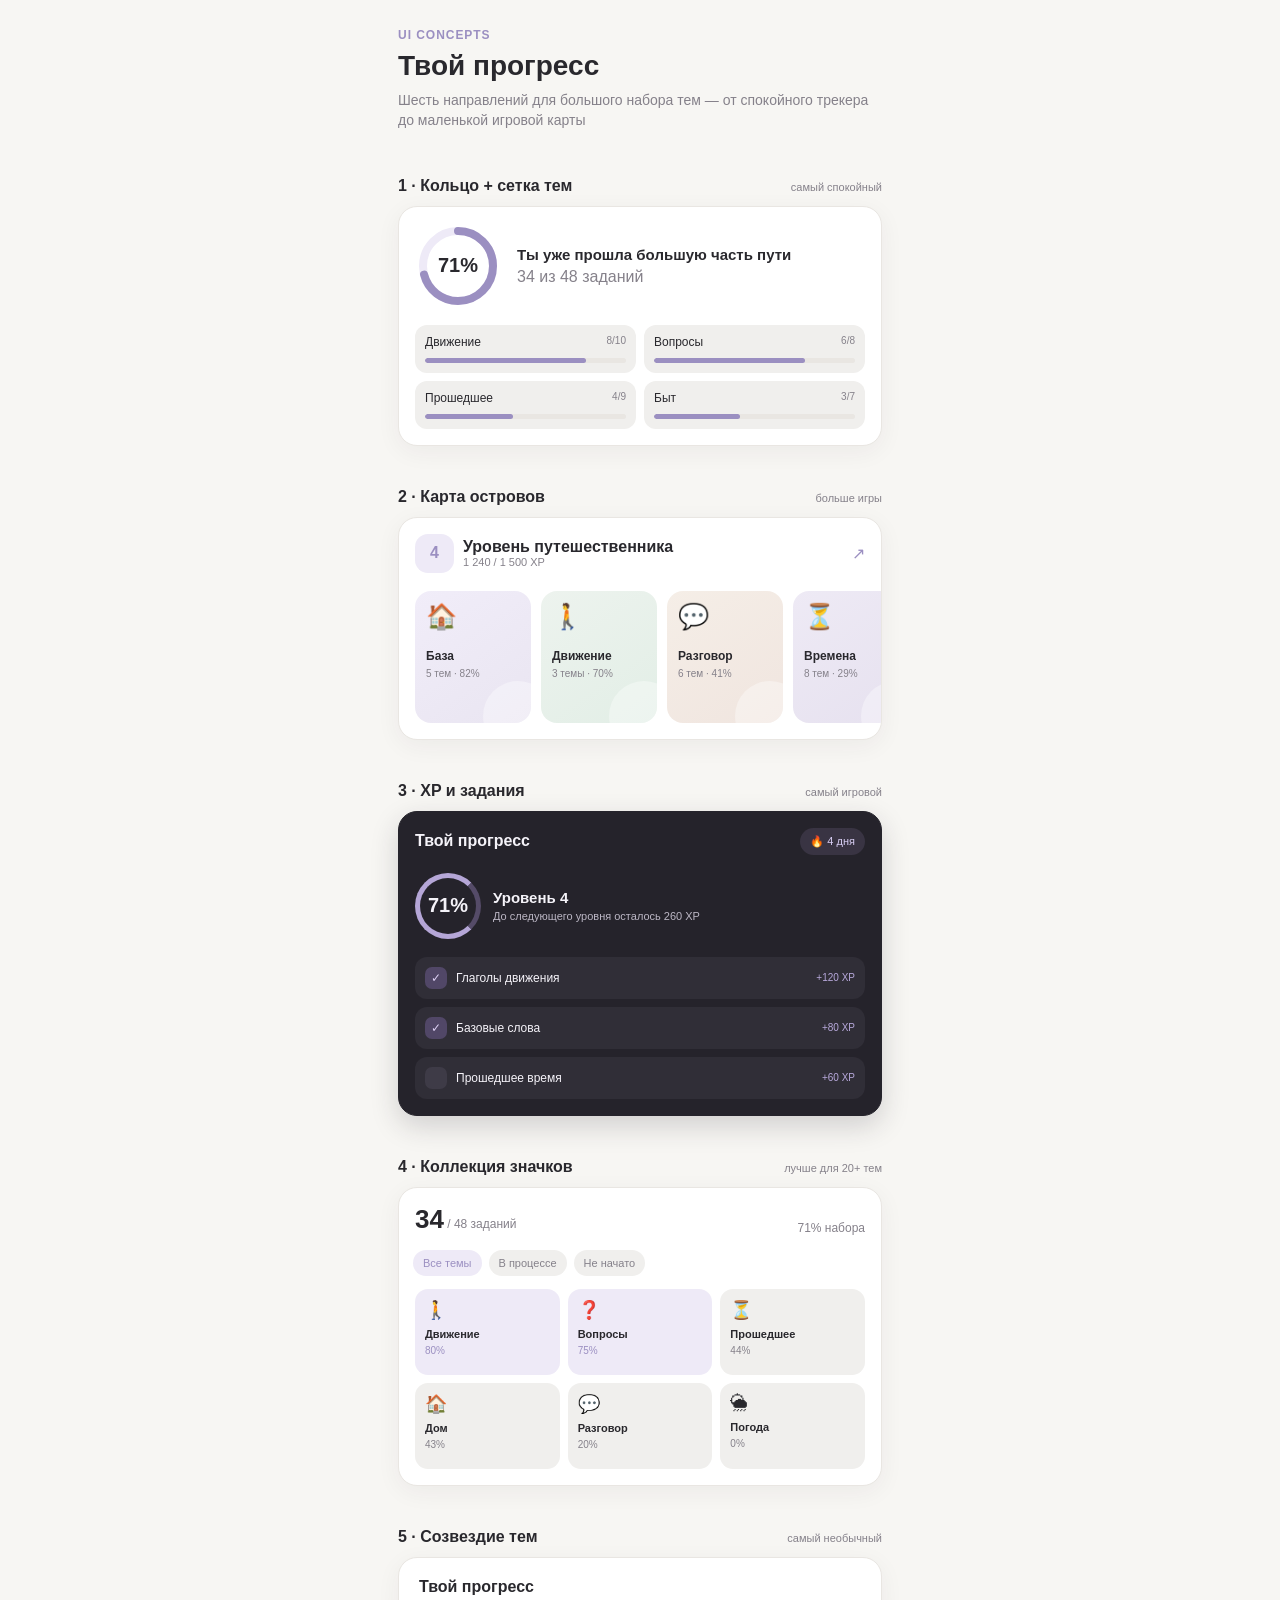
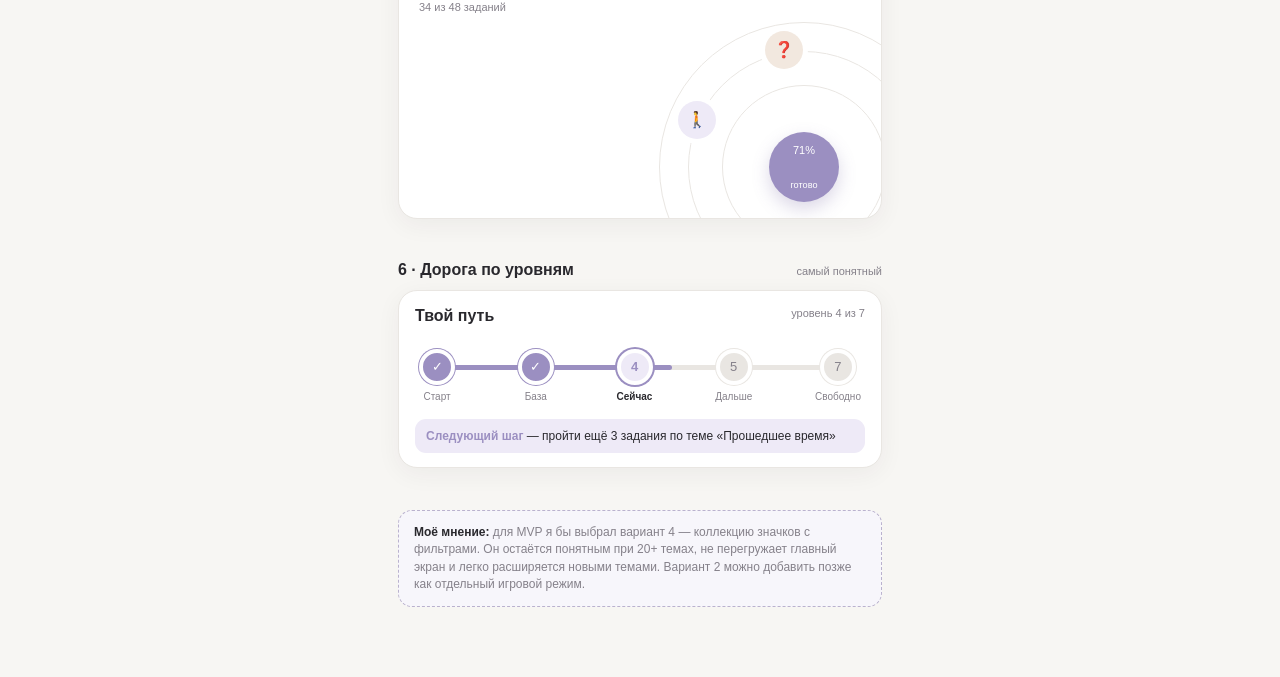
==== progress_widget_concepts.html @ 4522046a "Initial setup" ====
<!doctype html>
<html lang="ru">
<head>
  <meta charset="utf-8">
  <meta name="viewport" content="width=device-width,initial-scale=1,viewport-fit=cover">
  <title>Твой прогресс — концепты</title>
  <style>
    :root{--bg:#f7f6f3;--card:#fff;--text:#29282d;--muted:#85818a;--line:#e9e6e2;--accent:#9b8fc1;--accent2:#eeeaf7;--good:#769b80;--soft:#f0efed;--shadow:0 6px 24px rgba(48,42,58,.055)}
    *{box-sizing:border-box}body{margin:0;background:var(--bg);color:var(--text);font-family:-apple-system,BlinkMacSystemFont,"Segoe UI",Roboto,"Noto Sans Georgian","Noto Sans",sans-serif}
    .page{width:min(100%,520px);margin:auto;padding:0 18px 70px}.top{padding:28px 0 18px}.eyebrow{color:var(--accent);font-size:12px;font-weight:700;letter-spacing:.08em;text-transform:uppercase}.top h1{font-size:28px;line-height:1.15;margin:8px 0}.top p{color:var(--muted);font-size:14px;line-height:1.45;margin:0}.concept{margin:28px 0 42px}.concept-head{display:flex;justify-content:space-between;align-items:baseline;gap:12px;margin-bottom:11px}.concept-head h2{font-size:16px;margin:0}.concept-head span{color:var(--muted);font-size:11px}.widget{padding:16px;border:1px solid var(--line);border-radius:19px;background:var(--card);box-shadow:var(--shadow)}.widget-title{font-weight:650}.muted{color:var(--muted)}.tiny{color:var(--muted);font-size:11px}.accent{color:var(--accent)}
    .overview{display:flex;align-items:center;gap:16px}.ring{width:86px;height:86px;position:relative;display:grid;place-items:center;flex:none}.ring svg{position:absolute;inset:0;transform:rotate(-90deg)}.ring circle{fill:none;stroke-width:8}.ring .track{stroke:var(--accent2)}.ring .fill{stroke:var(--accent);stroke-linecap:round;stroke-dasharray:220;stroke-dashoffset:64}.ring b{font-size:20px}.overview-copy{flex:1}.overview-copy strong{display:block;font-size:15px;margin-bottom:5px}.topic-grid{display:grid;grid-template-columns:1fr 1fr;gap:8px;margin-top:16px}.mini-topic{padding:10px;border-radius:12px;background:var(--soft)}.mini-topic-top{display:flex;justify-content:space-between;gap:8px;font-size:12px}.mini-topic i{display:block;height:5px;margin-top:9px;border-radius:99px;background:var(--line);overflow:hidden}.mini-topic i b{display:block;height:100%;background:var(--accent);border-radius:inherit}.mini-topic em{font-style:normal;color:var(--muted);font-size:10px}

    .map-widget{overflow:hidden}.map-top{display:flex;justify-content:space-between;align-items:center}.level{display:flex;align-items:center;gap:9px}.level-badge{width:39px;height:39px;border-radius:13px;display:grid;place-items:center;background:var(--accent2);color:var(--accent);font-weight:750}.xp{font-size:11px;color:var(--muted)}.xp strong{display:block;color:var(--text);font-size:13px;margin-bottom:3px}.map-scroll{display:flex;gap:10px;overflow:hidden;margin:18px -16px -16px;padding:0 16px 16px}.island{min-width:116px;height:132px;padding:11px;border-radius:16px;background:linear-gradient(145deg,#f1edf9,#e9e5f1);position:relative;overflow:hidden}.island:nth-child(2){background:linear-gradient(145deg,#edf3ee,#e2eee6)}.island:nth-child(3){background:linear-gradient(145deg,#f5eee7,#f0e5df)}.island:nth-child(4){background:linear-gradient(145deg,#eeeaf5,#e6e1ef)}.island-icon{font-size:25px}.island strong{display:block;margin-top:18px;font-size:12px}.island small{color:var(--muted);font-size:10px}.island:after{content:"";position:absolute;width:70px;height:70px;right:-22px;bottom:-28px;border-radius:50%;background:rgba(255,255,255,.35)}

    .quest-widget{background:#25232b;color:#f5f3f9;border-color:#25232b;box-shadow:0 10px 28px rgba(38,33,46,.18)}.quest-widget .muted,.quest-widget .tiny{color:#aaa5b4}.quest-head{display:flex;justify-content:space-between;align-items:center}.streak{padding:7px 10px;border-radius:99px;background:#393443;color:#d8cef4;font-size:11px}.quest-main{display:flex;align-items:center;gap:12px;margin:18px 0}.level-orb{width:66px;height:66px;border:5px solid #b5a6d7;border-right-color:#554b68;border-radius:50%;display:grid;place-items:center;font-size:20px;font-weight:700}.quest-main strong{display:block;font-size:15px}.quest-main span{display:block;margin-top:4px;color:#bcb7c5;font-size:11px}.quest-list{display:grid;gap:8px}.quest{display:flex;align-items:center;gap:9px;padding:10px;border-radius:12px;background:#302e37}.quest-check{width:22px;height:22px;border-radius:7px;display:grid;place-items:center;background:#514767;color:#ddd1f4;font-size:12px}.quest-check.empty{background:#3e3b47;color:transparent}.quest-name{flex:1;font-size:12px}.quest-xp{color:#b8a9dc;font-size:10px}

    .shelf-widget{}.shelf-summary{display:flex;align-items:end;justify-content:space-between;margin-bottom:15px}.shelf-summary strong{font-size:26px}.shelf-summary span{color:var(--muted);font-size:12px}.filter-row{display:flex;gap:7px;overflow:hidden;margin:0 -2px 13px}.filter{border:0;border-radius:99px;padding:7px 10px;background:var(--soft);color:var(--muted);white-space:nowrap;font-size:11px}.filter.active{background:var(--accent2);color:var(--accent)}.shelf{display:grid;grid-template-columns:repeat(3,1fr);gap:8px}.tile{min-height:86px;padding:10px;border-radius:13px;background:var(--soft)}.tile.done{background:var(--accent2)}.tile-icon{font-size:18px}.tile strong{display:block;margin-top:7px;font-size:11px;white-space:nowrap;overflow:hidden;text-overflow:ellipsis}.tile small{color:var(--muted);font-size:10px}.tile.done small{color:var(--accent)}

    .orbit-widget{position:relative;overflow:hidden;min-height:262px}.orbit-copy{position:absolute;z-index:2;top:20px;left:20px}.orbit-copy strong{display:block;font-size:16px}.orbit-copy span{display:block;color:var(--muted);font-size:11px;margin-top:5px}.orbits{position:absolute;width:290px;height:290px;right:-68px;bottom:-94px;border:1px solid var(--line);border-radius:50%}.orbits:before,.orbits:after{content:"";position:absolute;border:1px solid var(--line);border-radius:50%;inset:28px}.orbits:after{inset:62px}.planet{position:absolute;display:grid;place-items:center;width:38px;height:38px;border-radius:50%;background:var(--accent2);color:var(--accent);font-size:16px;box-shadow:0 0 0 5px var(--card)}.planet.one{left:18px;top:78px}.planet.two{right:17px;top:29px;background:#e4efe6;color:var(--good)}.planet.three{left:105px;top:8px;background:#f2e8df;color:#aa8169}.planet.four{right:37px;bottom:18px}.planet.five{left:46px;bottom:18px;background:#e9e5f1}.orbit-center{position:absolute;left:50%;top:50%;transform:translate(-50%,-50%);width:70px;height:70px;border-radius:50%;display:grid;place-items:center;background:var(--accent);color:#fff;text-align:center;font-size:11px;box-shadow:0 7px 17px rgba(117,99,158,.25)}

    .road-widget{padding-bottom:14px}.road-copy{display:flex;justify-content:space-between;align-items:start}.road-copy strong{font-size:16px}.road-copy span{color:var(--muted);font-size:11px}.road{position:relative;display:flex;justify-content:space-between;margin:24px 4px 8px}.road:before{content:"";position:absolute;top:16px;left:14px;right:14px;height:5px;border-radius:99px;background:var(--line)}.road:after{content:"";position:absolute;top:16px;left:14px;width:54%;height:5px;border-radius:99px;background:var(--accent)}.road-stop{position:relative;z-index:1;display:grid;gap:6px;justify-items:center;color:var(--muted);font-size:10px}.stop-dot{width:36px;height:36px;border:4px solid var(--card);border-radius:50%;display:grid;place-items:center;background:var(--line);box-shadow:0 0 0 1px var(--line);color:var(--muted);font-size:13px}.road-stop.done .stop-dot{background:var(--accent);color:#fff;box-shadow:0 0 0 1px var(--accent)}.road-stop.current .stop-dot{background:var(--accent2);color:var(--accent);box-shadow:0 0 0 2px var(--accent)}.road-stop.current{color:var(--text);font-weight:600}.road-note{padding:10px 11px;margin-top:17px;border-radius:11px;background:var(--accent2);font-size:12px}.road-note b{color:var(--accent)}

    .recommendation{padding:13px 15px;border:1px dashed color-mix(in srgb,var(--accent) 60%,var(--line));border-radius:14px;color:var(--muted);font-size:12px;line-height:1.45;background:color-mix(in srgb,var(--accent2) 45%,var(--card))}.recommendation b{color:var(--text)}
  </style>
</head>
<body>
  <main class="page">
    <div class="top"><div class="eyebrow">UI concepts</div><h1>Твой прогресс</h1><p>Шесть направлений для большого набора тем — от спокойного трекера до маленькой игровой карты</p></div>

    <section class="concept"><div class="concept-head"><h2>1 · Кольцо + сетка тем</h2><span>самый спокойный</span></div><div class="widget"><div class="overview"><div class="ring"><svg viewBox="0 0 86 86"><circle class="track" cx="43" cy="43" r="35"/><circle class="fill" cx="43" cy="43" r="35"/></svg><b>71%</b></div><div class="overview-copy"><strong>Ты уже прошла большую часть пути</strong><span class="muted">34 из 48 заданий</span></div></div><div class="topic-grid"><div class="mini-topic"><div class="mini-topic-top"><span>Движение</span><em>8/10</em></div><i><b style="width:80%"></b></i></div><div class="mini-topic"><div class="mini-topic-top"><span>Вопросы</span><em>6/8</em></div><i><b style="width:75%"></b></i></div><div class="mini-topic"><div class="mini-topic-top"><span>Прошедшее</span><em>4/9</em></div><i><b style="width:44%"></b></i></div><div class="mini-topic"><div class="mini-topic-top"><span>Быт</span><em>3/7</em></div><i><b style="width:43%"></b></i></div></div></div></section>

    <section class="concept"><div class="concept-head"><h2>2 · Карта островов</h2><span>больше игры</span></div><div class="widget map-widget"><div class="map-top"><div class="level"><div class="level-badge">4</div><div><strong>Уровень путешественника</strong><div class="xp">1 240 / 1 500 XP</div></div></div><span class="accent">↗</span></div><div class="map-scroll"><div class="island"><div class="island-icon">🏠</div><strong>База</strong><small>5 тем · 82%</small></div><div class="island"><div class="island-icon">🚶</div><strong>Движение</strong><small>3 темы · 70%</small></div><div class="island"><div class="island-icon">💬</div><strong>Разговор</strong><small>6 тем · 41%</small></div><div class="island"><div class="island-icon">⏳</div><strong>Времена</strong><small>8 тем · 29%</small></div></div></div></section>

    <section class="concept"><div class="concept-head"><h2>3 · XP и задания</h2><span>самый игровой</span></div><div class="widget quest-widget"><div class="quest-head"><strong>Твой прогресс</strong><span class="streak">🔥 4 дня</span></div><div class="quest-main"><div class="level-orb">71%</div><div><strong>Уровень 4</strong><span>До следующего уровня осталось 260 XP</span></div></div><div class="quest-list"><div class="quest"><div class="quest-check">✓</div><div class="quest-name">Глаголы движения</div><div class="quest-xp">+120 XP</div></div><div class="quest"><div class="quest-check">✓</div><div class="quest-name">Базовые слова</div><div class="quest-xp">+80 XP</div></div><div class="quest"><div class="quest-check empty">✓</div><div class="quest-name">Прошедшее время</div><div class="quest-xp">+60 XP</div></div></div></div></section>

    <section class="concept"><div class="concept-head"><h2>4 · Коллекция значков</h2><span>лучше для 20+ тем</span></div><div class="widget shelf-widget"><div class="shelf-summary"><div><strong>34</strong><span> / 48 заданий</span></div><span>71% набора</span></div><div class="filter-row"><button class="filter active">Все темы</button><button class="filter">В процессе</button><button class="filter">Не начато</button></div><div class="shelf"><div class="tile done"><div class="tile-icon">🚶</div><strong>Движение</strong><small>80%</small></div><div class="tile done"><div class="tile-icon">❓</div><strong>Вопросы</strong><small>75%</small></div><div class="tile"><div class="tile-icon">⏳</div><strong>Прошедшее</strong><small>44%</small></div><div class="tile"><div class="tile-icon">🏠</div><strong>Дом</strong><small>43%</small></div><div class="tile"><div class="tile-icon">💬</div><strong>Разговор</strong><small>20%</small></div><div class="tile"><div class="tile-icon">🌦</div><strong>Погода</strong><small>0%</small></div></div></div></section>

    <section class="concept"><div class="concept-head"><h2>5 · Созвездие тем</h2><span>самый необычный</span></div><div class="widget orbit-widget"><div class="orbit-copy"><strong>Твой прогресс</strong><span>34 из 48 заданий</span></div><div class="orbits"><div class="planet one">🚶</div><div class="planet two">🏠</div><div class="planet three">❓</div><div class="planet four">💬</div><div class="planet five">⏳</div><div class="orbit-center">71%<br><small>готово</small></div></div></div></section>

    <section class="concept"><div class="concept-head"><h2>6 · Дорога по уровням</h2><span>самый понятный</span></div><div class="widget road-widget"><div class="road-copy"><strong>Твой путь</strong><span>уровень 4 из 7</span></div><div class="road"><div class="road-stop done"><div class="stop-dot">✓</div><span>Старт</span></div><div class="road-stop done"><div class="stop-dot">✓</div><span>База</span></div><div class="road-stop current"><div class="stop-dot">4</div><span>Сейчас</span></div><div class="road-stop"><div class="stop-dot">5</div><span>Дальше</span></div><div class="road-stop"><div class="stop-dot">7</div><span>Свободно</span></div></div><div class="road-note"><b>Следующий шаг</b> — пройти ещё 3 задания по теме «Прошедшее время»</div></div></section>

    <div class="recommendation"><b>Моё мнение:</b> для MVP я бы выбрал вариант 4 — коллекцию значков с фильтрами. Он остаётся понятным при 20+ темах, не перегружает главный экран и легко расширяется новыми темами. Вариант 2 можно добавить позже как отдельный игровой режим.</div>
  </main>
</body>
</html>
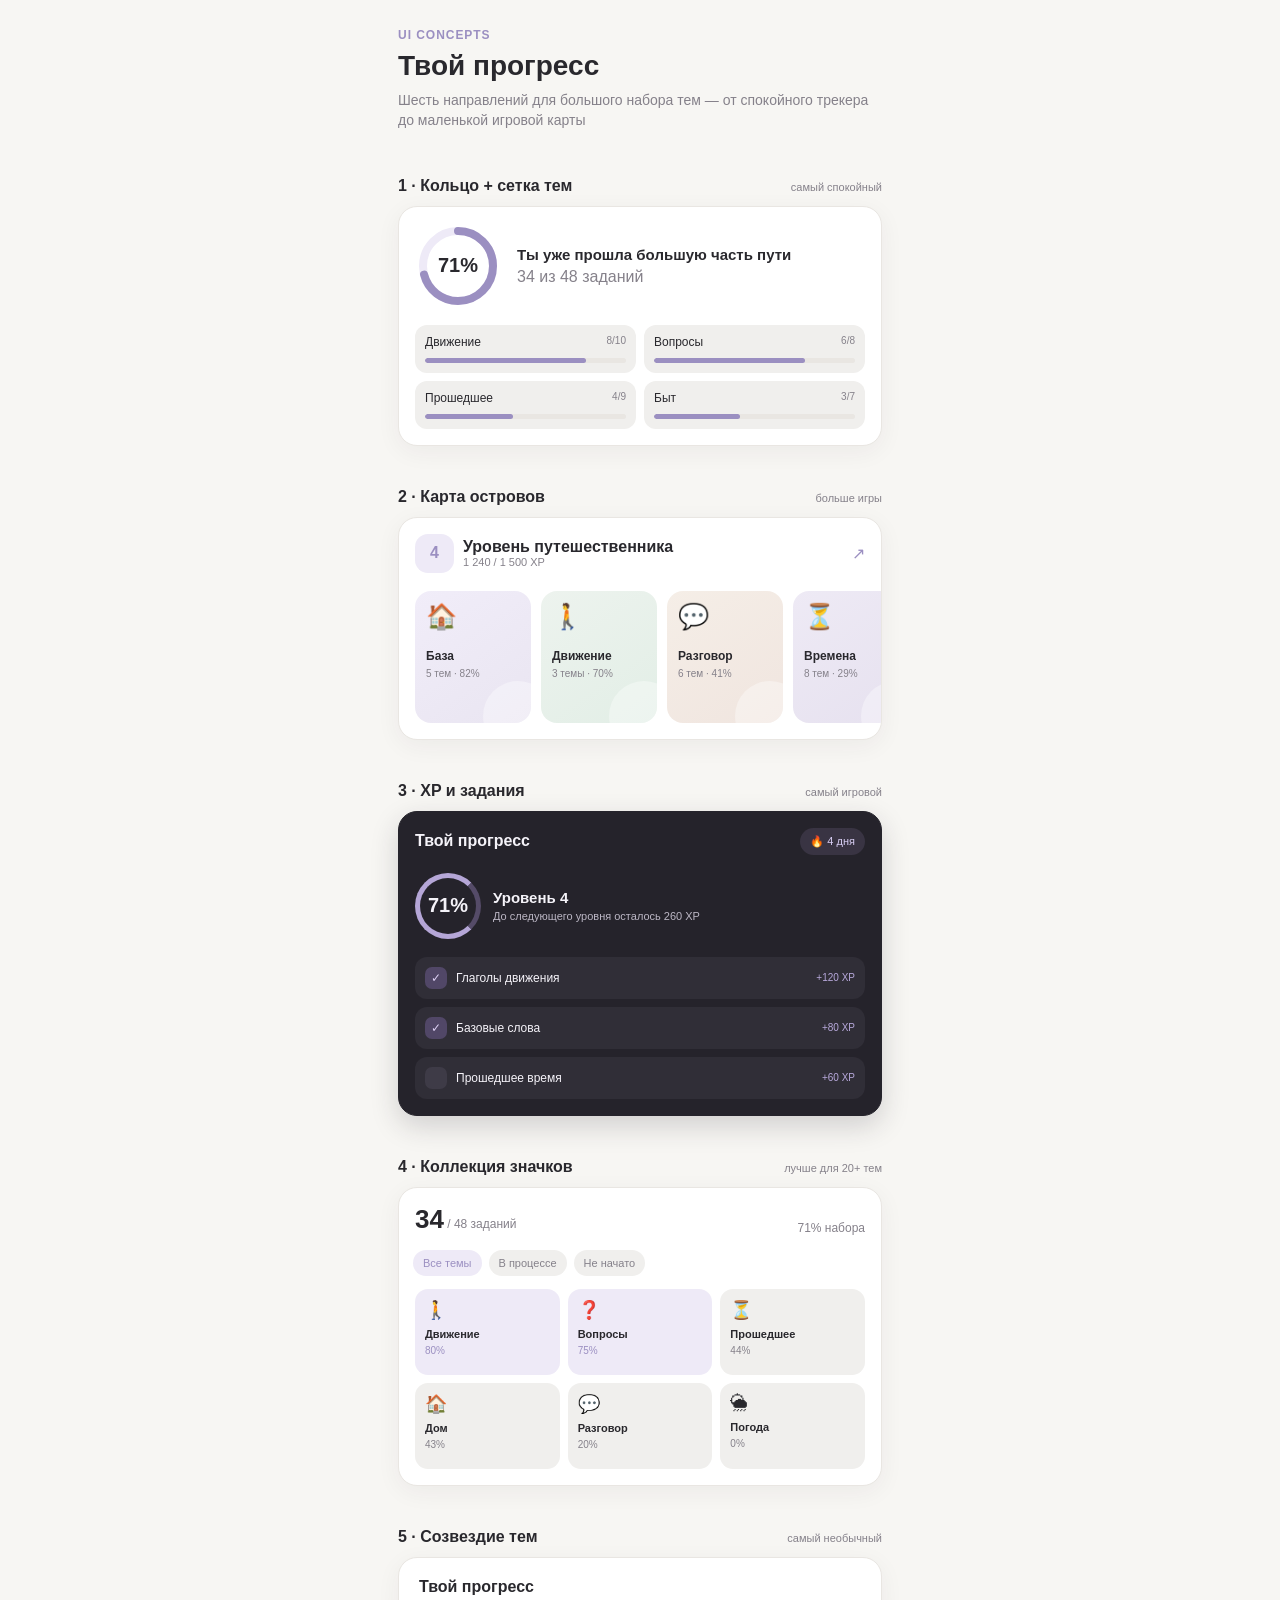
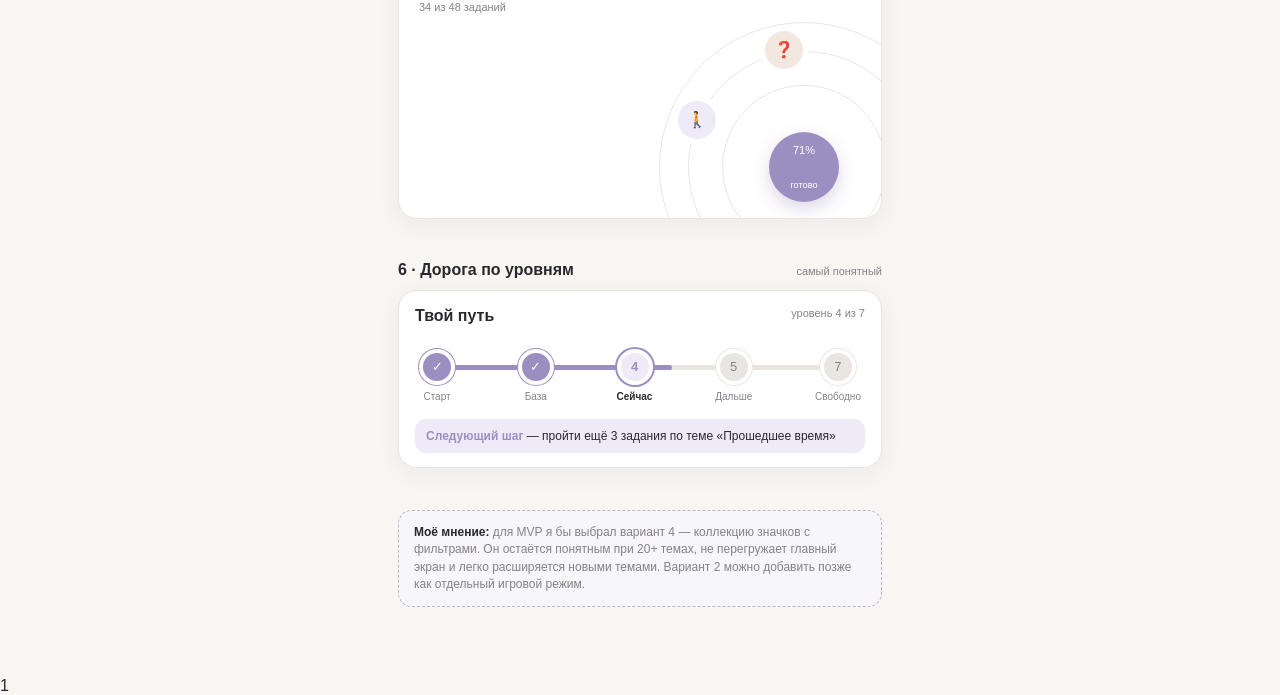
==== commit 85d5da46: "Initial state, 904 excersices" ====
--- a/progress_widget_concepts.html
+++ b/progress_widget_concepts.html
@@ -43,3 +43,4 @@
   </main>
 </body>
 </html>
+1
